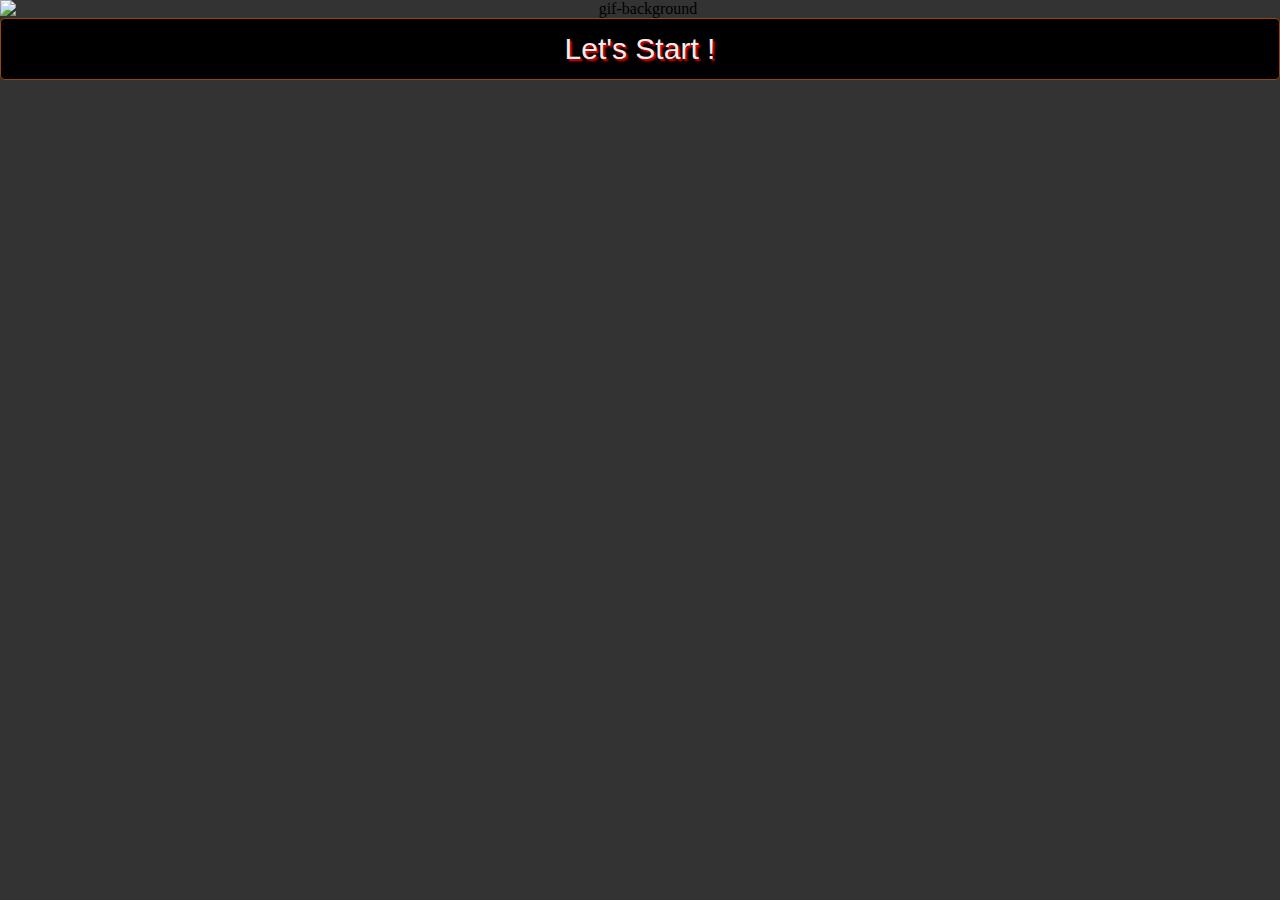
==== index.html @ e206d810 "Criação dos arquivos" ====
<!DOCTYPE html>
<html lang="en">
<head>
    <meta charset="UTF-8">
    <meta http-equiv="X-UA-Compatible" content="IE=edge">
    <meta name="viewport" content="width=device-width, initial-scale=1.0">
    <title>RPG LoR</title>
    <script src="./index.js"></script>
    <script src="./anao.js"></script>
    <script src="./elfo.js"></script>
    <script src="./fimdejogo.js"></script>
    <script src="./humano.js"></script>
    <link rel="stylesheet" href="./style.css">
</head>
<body>
    <div id="container-imagem"> 

        <img src="gif-ring.gif" alt="gif-background" />
        <button onclick="start()">Let's Start !</button>
    
    </div>
</body>
</html>
---- style.css ----
body {
    margin: 0;
    background-color: #333;
}

button {
    color: #eee;
    background-color: black;
    padding: 1%;
    border: 1px solid rgb(155, 70, 0);
    border-radius: 5px;
    font-size: 30px;
    text-shadow: 2px 2px 2px red;
    text-align: center;
    cursor: pointer;
}

button:hover {
    transform: scale(0.8);
    background-color: #333;
    color: rgb(155, 70, 0);
    border: 1px #eee solid;
    transition: all 100ms;
}

#container-imagem {
    border: #eee;
    display: flex;
    position: relative;
    text-align: center;
    height: 100vh;
    width: 100vw;
    flex-direction: column;
    align-items: stretch;
}

/*#container-imagem button{
    color: #eee;
    background-color: black;
    padding: 1%;
    border: 1px solid rgb(155, 70, 0);
    border-radius: 5px;
    font-size: 30px;
    text-shadow: 2px 2px 2px red;
    text-align: center;
    cursor: pointer;
    transition: 1s;
}*/
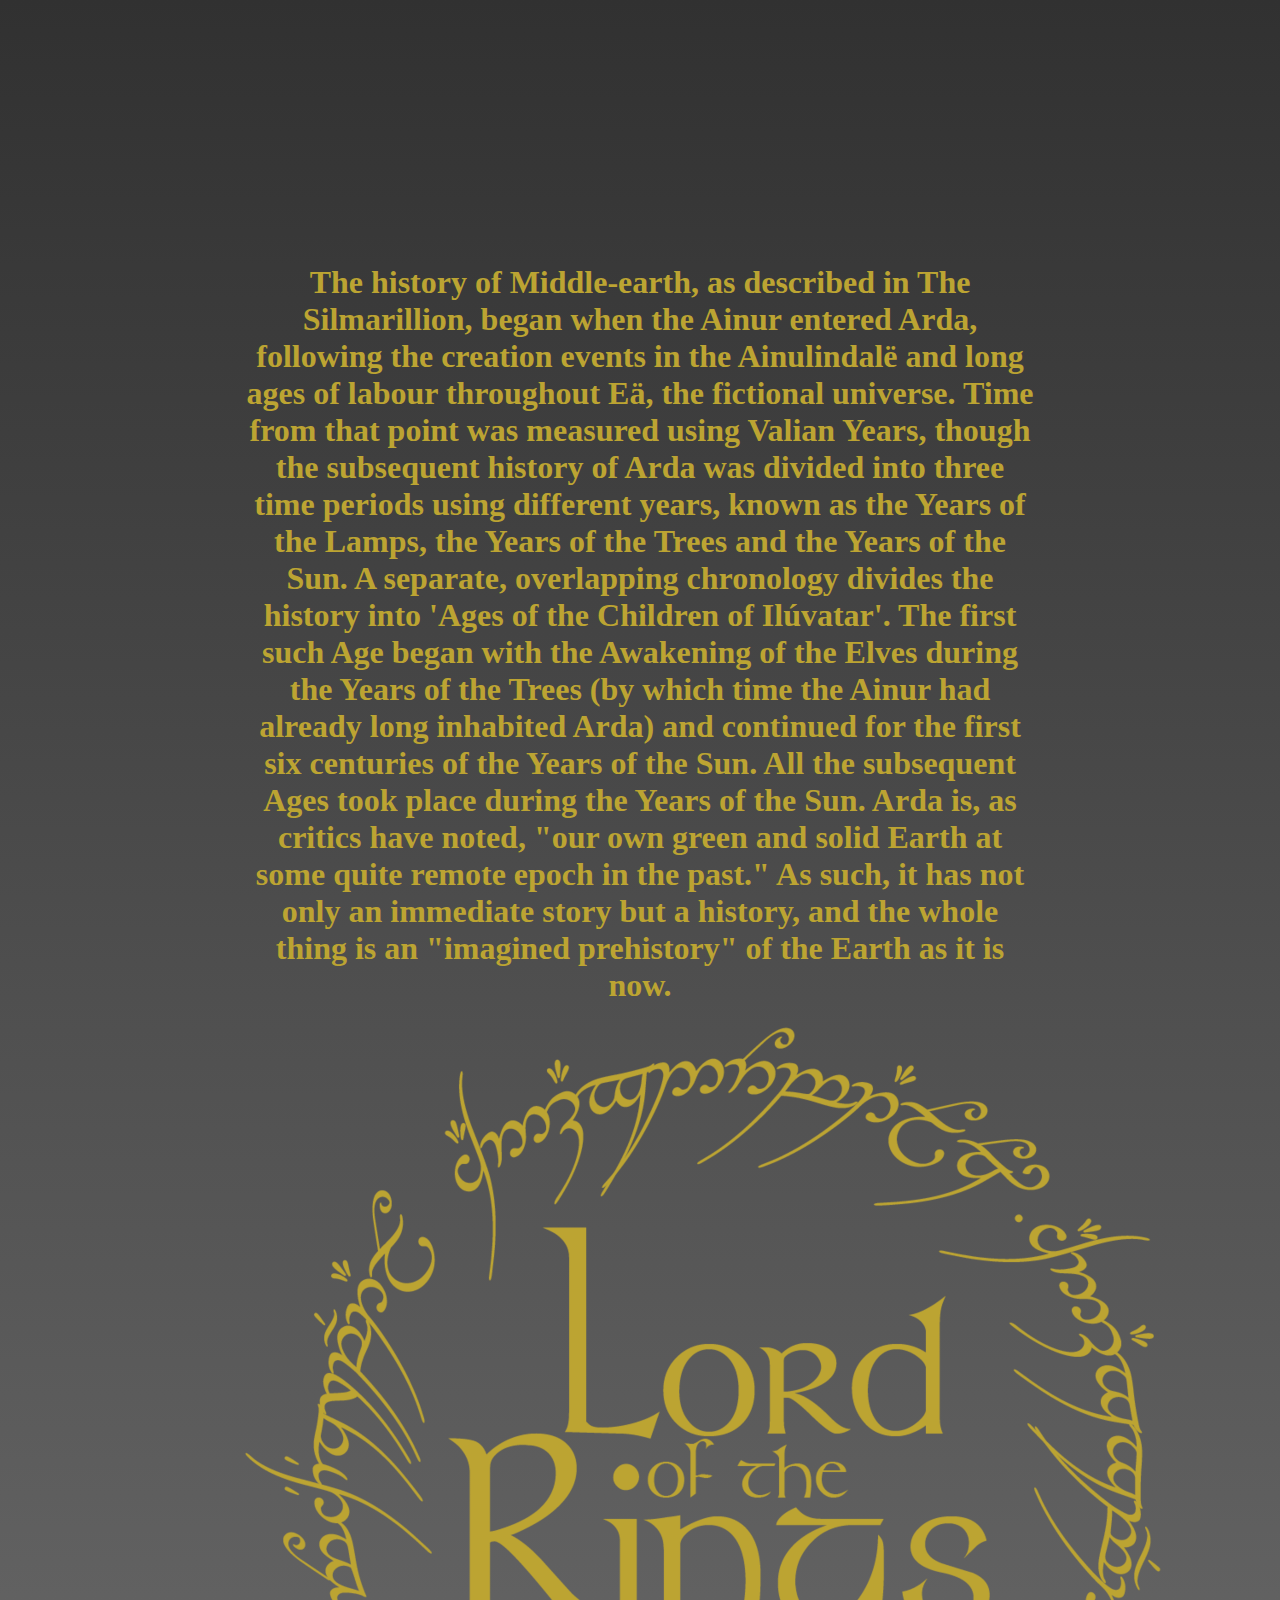
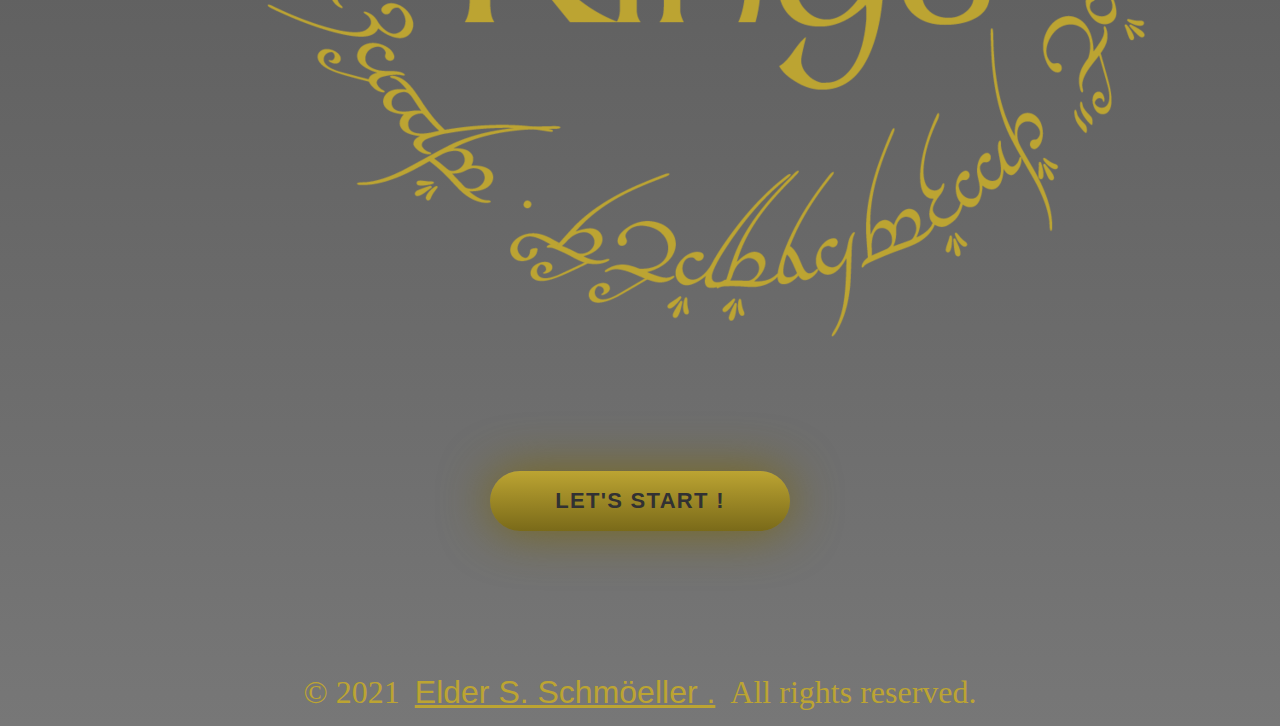
==== commit 10743afb: "novas imagens e paths dos personagens" ====
--- a/index.html
+++ b/index.html
@@ -1,23 +1,57 @@
 <!DOCTYPE html>
 <html lang="en">
+
 <head>
     <meta charset="UTF-8">
     <meta http-equiv="X-UA-Compatible" content="IE=edge">
     <meta name="viewport" content="width=device-width, initial-scale=1.0">
     <title>RPG LoR</title>
-    <script src="./index.js"></script>
-    <script src="./anao.js"></script>
-    <script src="./elfo.js"></script>
-    <script src="./fimdejogo.js"></script>
-    <script src="./humano.js"></script>
+    <script src="./js/index.js"></script>
+    <script src="./js/dwarf.js"></script>
+    <script src="./js/elfo.js"></script>
+    <script src="./js/humano.js"></script>
+    <script src="./js/fimdejogo.js"></script>
     <link rel="stylesheet" href="./style.css">
+    <link rel="preconnect" href="https://fonts.googleapis.com">
+    <link rel="preconnect" href="https://fonts.gstatic.com" crossorigin>
 </head>
-<body>
-    <div id="container-imagem"> 
 
-        <img src="gif-ring.gif" alt="gif-background" />
-        <button onclick="start()">Let's Start !</button>
+<body>  
+    <main>   
+        <div class="container-imagem">
+            <div>
+                <h1>
+                    The history of Middle-earth, as described in The Silmarillion, began when the Ainur entered Arda, following
+                    the creation events in the Ainulindalë and long ages of labour throughout Eä, the fictional universe. Time
+                    from that point was measured using Valian Years, though the subsequent history of Arda was divided into
+                    three time periods using different years, known as the Years of the Lamps, the Years of the Trees and the
+                    Years of the Sun. A separate, overlapping chronology divides the history into 'Ages of the Children of
+                    Ilúvatar'. The first such Age began with the Awakening of the Elves during the Years of the Trees (by which
+                    time the Ainur had already long inhabited Arda) and continued for the first six centuries of the Years of
+                    the Sun. All the subsequent Ages took place during the Years of the Sun.
+            
+                    Arda is, as critics have noted, "our own green and solid Earth at some quite remote epoch in the past." As
+                    such, it has not only an immediate story but a history, and the whole thing is an "imagined prehistory" of
+                    the Earth as it is now.
+                </h1>
+            </div>
+            
+            <img src="./assets/Logo-LoR.png" alt="Logo-LoR" />
+
+            <div class="wrap">
+
+                <button class="button" onclick="start()">Let's Start !</button>
+
+            </div>
+        </div>
+    </main>
     
+
+    <div>
+        <footer class="footer">
+            © 2021<a href="https://www.linkedin.com/in/elderschmoeller/">Elder S. Schmöeller .</a>All rights reserved.
+        </footer>
     </div>
 </body>
+
 </html>--- a/style.css
+++ b/style.css
@@ -1,48 +1,116 @@
+
+@keyframes ring {
+  0% {
+    width: 30px;
+    height: 30px;
+    opacity: 1;
+  }
+  100% {
+    width: 300px;
+    height: 300px;
+    opacity: 0;
+  }
+}
 body {
-    margin: 0;
-    background-color: #333;
+  margin: 0;
+  background: linear-gradient(180deg,  #313131 0%,  #777777 100%);
 }
 
-button {
-    color: #eee;
-    background-color: black;
-    padding: 1%;
-    border: 1px solid rgb(155, 70, 0);
-    border-radius: 5px;
-    font-size: 30px;
-    text-shadow: 2px 2px 2px red;
-    text-align: center;
-    cursor: pointer;
+h1 {
+  color: #bca432;
+  font-family: 'Tangerine', cursive;
 }
 
-button:hover {
-    transform: scale(0.8);
-    background-color: #333;
-    color: rgb(155, 70, 0);
-    border: 1px #eee solid;
-    transition: all 100ms;
+.container-imagem {
+  text-align: center;
+  padding: 27vh;
+  
 }
 
-#container-imagem {
-    border: #eee;
-    display: flex;
-    position: relative;
-    text-align: center;
-    height: 100vh;
-    width: 100vw;
-    flex-direction: column;
-    align-items: stretch;
+.wrap {
+  height: 100%;
+  display: flex;
+  align-items: center;
+  justify-content: center;
 }
 
-/*#container-imagem button{
-    color: #eee;
-    background-color: black;
-    padding: 1%;
-    border: 1px solid rgb(155, 70, 0);
-    border-radius: 5px;
-    font-size: 30px;
-    text-shadow: 2px 2px 2px red;
-    text-align: center;
-    cursor: pointer;
-    transition: 1s;
-}*/
+.button {
+  min-width: 300px;
+  min-height: 60px;
+  font-family: 'Nunito', sans-serif;
+  font-size: 22px;
+  text-transform: uppercase;
+  letter-spacing: 1.3px;
+  font-weight: 700;
+  color: #313133;
+  background: linear-gradient(180deg,  #bca432 0%,  #7a6a19 100%);
+  border: none;
+  border-radius: 1000px;
+  box-shadow: 0px 0px 50px  #79691a;
+  transition: all 0.3s ease-in-out 0s;
+  cursor: pointer;
+  outline: none;
+  position: relative;
+  padding: 10px;
+  top: 130px;
+}
+  
+button::before {
+  content: '';
+  border-radius: 1000px;
+  min-width: calc(300px + 12px);
+  min-height: calc(60px + 12px);
+  border: 6px solid  #bca432;
+  box-shadow: 0 0 60px  #bca432;
+  position: absolute;
+  top: 50%;
+  left: 50%;
+  transform: translate(-50%, -50%);
+  opacity: 0;
+  transition: all .3s ease-in-out 0s;
+  }
+  
+.button:hover, .button:focus {
+  color: #313133;
+  transform: translateY(-6px);
+}
+
+button:hover::before, button:focus::before {
+  opacity: 1;
+}
+
+button::after {
+  content: '';
+  width: 30px; height: 30px;
+  border-radius: 100%;
+  border: 6px solid #bca432;
+  position: absolute;
+  z-index: -1;
+  top: 50%;
+  left: 50%;
+  transform: translate(-50%, -50%);
+  animation: ring 1.5s infinite;
+}
+
+button:hover::after, button:focus::after {
+  animation: none;
+  display: none;
+}
+
+.footer {
+  margin-top: 15px;
+  padding: 15px;
+  color:  #bca432;
+  text-align: center;
+  font-family: 'Tangerine', cursive;
+  font-size: 32px;
+}
+
+.footer a {
+  margin-top: 15px;
+  padding: 15px;
+  color:  #bca432;
+  text-align: center;
+  font-family: 'Montserrat Alternates', sans-serif;
+}
+
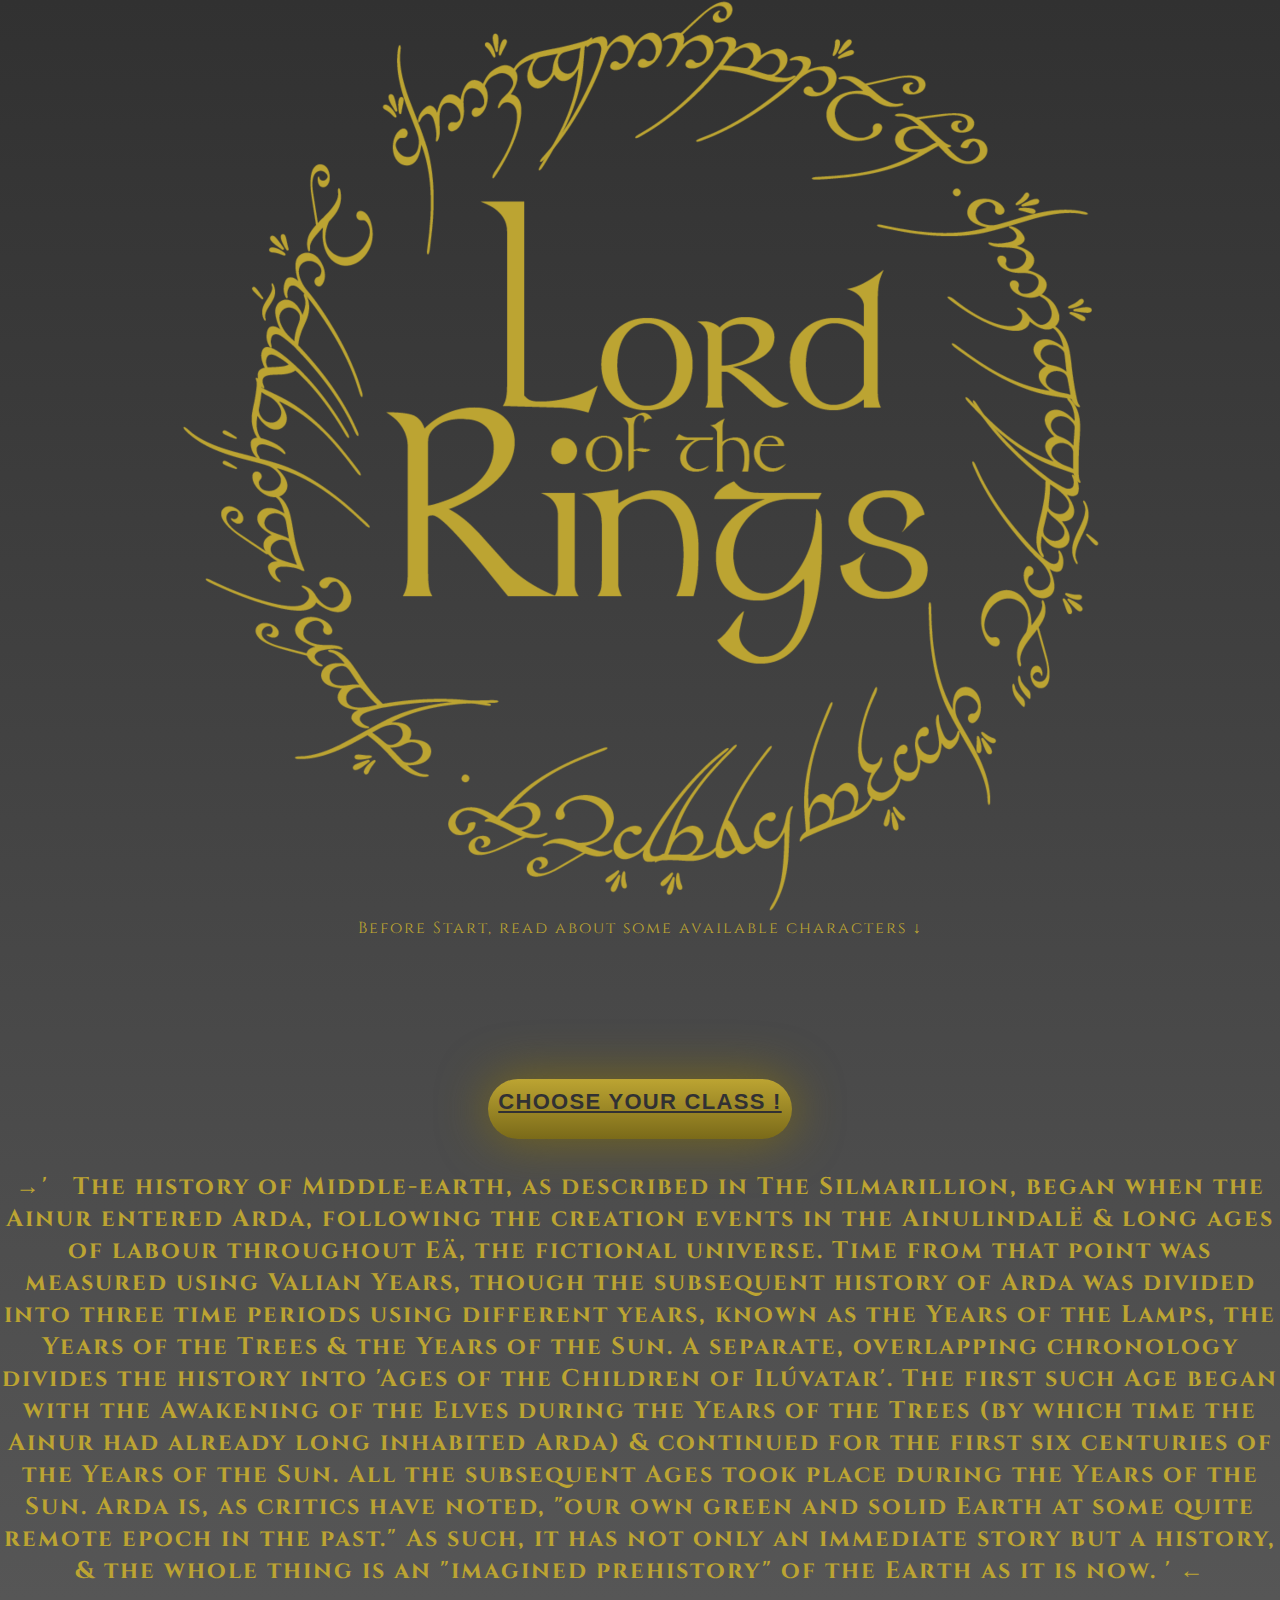
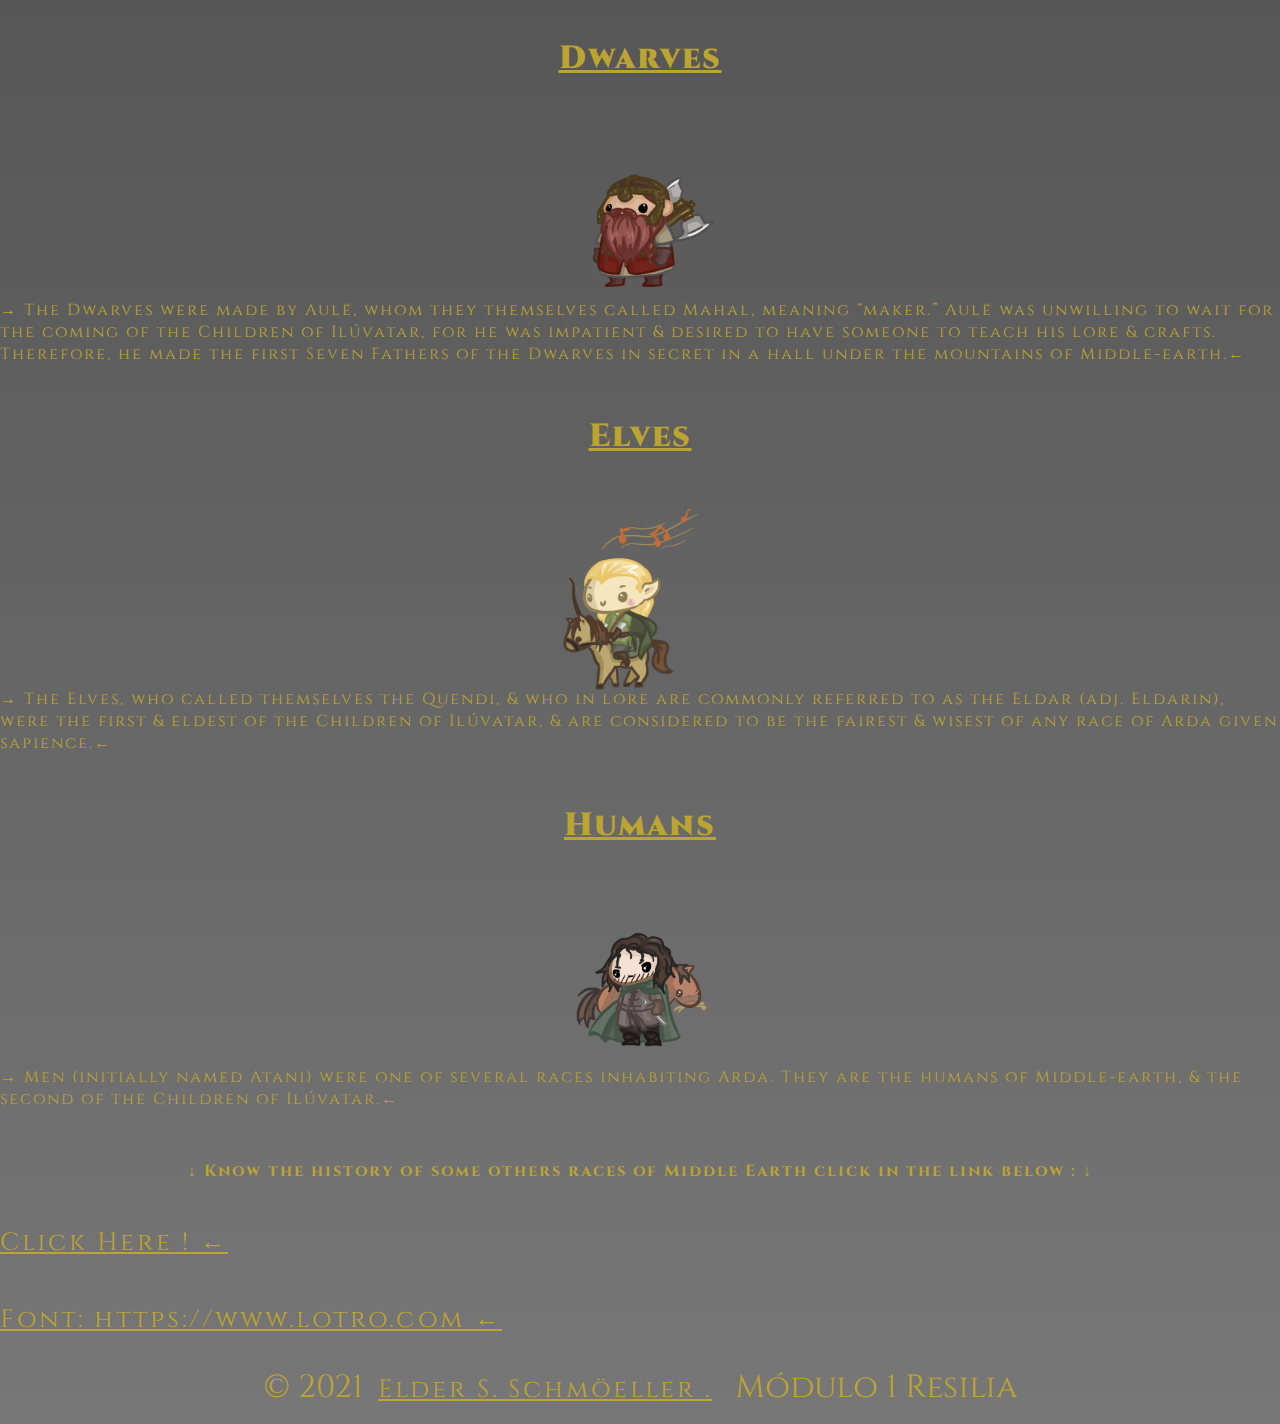
==== commit add08953: "Organização dos caminhos em arquivos diferentes" ====
--- a/index.html
+++ b/index.html
@@ -6,52 +6,134 @@
     <meta http-equiv="X-UA-Compatible" content="IE=edge">
     <meta name="viewport" content="width=device-width, initial-scale=1.0">
     <title>RPG LoR</title>
+    <script src="./js/caminhoB2C1.js"></script>
+    <script src="./js/caminhoB1.js"></script>
+    <script src="./js/caminhoC.js"></script>
+    <script src="./js/caminhoC1.js"></script>
+    <script src="./js/caminhoA.js"></script>
+    <script src="./js/caminhoB.js"></script>
+    <script src="./js/fimdejogo.js"></script>
     <script src="./js/index.js"></script>
-    <script src="./js/dwarf.js"></script>
-    <script src="./js/elfo.js"></script>
-    <script src="./js/humano.js"></script>
-    <script src="./js/fimdejogo.js"></script>
     <link rel="stylesheet" href="./style.css">
     <link rel="preconnect" href="https://fonts.googleapis.com">
     <link rel="preconnect" href="https://fonts.gstatic.com" crossorigin>
+    <link rel="preconnect" href="https://fonts.googleapis.com">
+    <link rel="preconnect" href="https://fonts.gstatic.com" crossorigin>
+    <link href="https://fonts.googleapis.com/css2?family=Cinzel&display=swap" rel="stylesheet"> 
 </head>
 
 <body>  
-    <main>   
-        <div class="container-imagem">
+
+    
+    <main>  
+
+        <div id="core" class="container-imagem">
+
+            <img src="./assets/Logo-LoR.png" alt="Logo-LoR" />
+            <p> Before Start, read about some available characters ↓ </p>
             <div>
-                <h1>
-                    The history of Middle-earth, as described in The Silmarillion, began when the Ainur entered Arda, following
-                    the creation events in the Ainulindalë and long ages of labour throughout Eä, the fictional universe. Time
+ 
+                <div class="wrap">
+
+                   <!-- <button target="_blank" class="button" onclick="start()">Choose your Class !</button> -->
+
+                    <a id="iniciar" href="./personagens.html">Choose your class !</a>
+
+                </div>
+
+                <br>
+                
+                <h2>
+                     →'   The history of Middle-earth, as described in The Silmarillion, began when the Ainur entered Arda, following
+                    the creation events in the Ainulindalë & long ages of labour throughout Eä, the fictional universe. Time
                     from that point was measured using Valian Years, though the subsequent history of Arda was divided into
-                    three time periods using different years, known as the Years of the Lamps, the Years of the Trees and the
+                    three time periods using different years, known as the Years of the Lamps, the Years of the Trees & the
                     Years of the Sun. A separate, overlapping chronology divides the history into 'Ages of the Children of
                     Ilúvatar'. The first such Age began with the Awakening of the Elves during the Years of the Trees (by which
-                    time the Ainur had already long inhabited Arda) and continued for the first six centuries of the Years of
+                    time the Ainur had already long inhabited Arda) & continued for the first six centuries of the Years of
                     the Sun. All the subsequent Ages took place during the Years of the Sun.
             
                     Arda is, as critics have noted, "our own green and solid Earth at some quite remote epoch in the past." As
-                    such, it has not only an immediate story but a history, and the whole thing is an "imagined prehistory" of
-                    the Earth as it is now.
-                </h1>
+                    such, it has not only an immediate story but a history, & the whole thing is an "imagined prehistory" of
+                    the Earth as it is now. ' ←
+                </h2>
+
+                <section id="container">
+                    <div id="chars">
+                        <div id="char-select">
+                    
+                            <h1><strong><u>Dwarves</u></strong></h1>                          
+                            <div id="image-char">          
+            
+                                <img src="../assets/dwarf-1.png" alt="Dwarf-LoR"></main>           
+                            </div>
+                            <p>
+                               → The Dwarves were made by Aulë, whom they themselves called Mahal, meaning “maker.” Aulë was unwilling
+                                to
+                                wait for the coming of the Children of Ilúvatar, for he was impatient & desired to have someone to
+                                teach his lore & crafts. Therefore, he made the first Seven Fathers of the Dwarves in secret in a
+                                hall
+                                under the mountains of Middle-earth.←
+                            </p>          
+                        </div>
+            
+                        <div id="char-select">                           
+            
+                            <h1><strong><u>Elves</u></strong></h1>           
+                            <div id="image-char">           
+                                <a target="_blank" href=""></a>
+            
+                                <img src="../assets/elf-1.png" alt="Elf-LoR"></main>            
+                            </div>
+                            <p>
+                               → The Elves, who called themselves the Quendi, & who in lore are commonly referred to as the Eldar
+                                (adj.
+                                Eldarin), were the first & eldest of the Children of Ilúvatar, & are considered to be the
+                                fairest
+                                & wisest of any race of Arda given sapience.←
+                            </p>
+            
+                        </div>
+            
+                        <div id="char-select">
+            
+                            <h1><strong><u>Humans</u></strong></h1>           
+                            <div id="image-char">           
+                                <a target="_blank" href=""></a>
+            
+                                <img src="../assets/human-1.png" alt="Human-LoR"></main>           
+                            </div>
+                            <p>
+                               → Men (initially named Atani) were one of several races inhabiting Arda. They are the humans of
+                                Middle-earth, & the second of the Children of Ilúvatar.←
+                            </p>           
+                        </div>
+            
+                    </div>
+            
+                </section>
+
+                    <h4>↓ Know the history of some others races of Middle Earth click in the link below : ↓</h4>
+
+                    <br><br>
+
+                    <a target="_blank" href="https://www.lotro.com/en/game/articles/races-and-classes">Click Here !  ←</a>
+
+                    <br><br><br>
+
+                    <a target="_blank" href="https://www.lotro.com/en">Font: https://www.lotro.com  ←</a>
+                
             </div>
-            
-            <img src="./assets/Logo-LoR.png" alt="Logo-LoR" />
 
-            <div class="wrap">
+        </div>
 
-                <button class="button" onclick="start()">Let's Start !</button>
+    </main>
 
-            </div>
+        <div>    
+            <footer class="footer">
+                © 2021<a href="https://www.linkedin.com/in/elderschmoeller/">Elder S. Schmöeller .</a> Módulo 1 Resilia
+            </footer>
         </div>
-    </main>
-    
-
-    <div>
-        <footer class="footer">
-            © 2021<a href="https://www.linkedin.com/in/elderschmoeller/">Elder S. Schmöeller .</a>All rights reserved.
-        </footer>
-    </div>
 </body>
 
 </html>--- a/style.css
+++ b/style.css
@@ -1,4 +1,16 @@
-
+@media only screen and (max-width: 800px) {
+  body {
+    display: flex;
+    flex-direction: column;
+    align-items: center;
+  }
+  .container-imagem {
+    flex-direction: column;
+    align-items: center;
+
+  }
+
+}
 @keyframes ring {
   0% {
     width: 30px;
@@ -11,27 +23,220 @@
     opacity: 0;
   }
 }
+* {
+  margin: 0;
+}
+
 body {
-  margin: 0;
   background: linear-gradient(180deg,  #313131 0%,  #777777 100%);
+  font-family: 'Cinzel', serif;
+}
+
+#titulo-gameover {
+  font-family: 'Cinzel', serif;
 }
 
 h1 {
   color: #bca432;
-  font-family: 'Tangerine', cursive;
+  font-family: 'Cinzel', serif;
+  margin-bottom: 50px;
+  letter-spacing: 2px;
+}
+
+h2 {
+  color: #bca432;
+  font-family: 'Cinzel', serif;
+  padding-top: 100px;
+  margin-bottom: 50px;
+  letter-spacing: 2px;
+}
+
+h4 {
+  color: #bca432;
+  font-family: 'Cinzel', serif;
+  letter-spacing: 2px;
+  text-align: center;
+}
+
+p {
+  color: #bca432;
+  font-family: 'Cinzel', serif;
+  margin-bottom: 50px;
+  letter-spacing: 2px;
+}
+
+a {
+  color: #bca432;
+  font-family: 'Cinzel', serif;
+  font-size: 25px;
+  letter-spacing: 3px;
+  text-align: center;
+}
+
+
+
+a:hover {
+  font-size: 25px;
+  transition: 100ms;
 }
 
 .container-imagem {
-  text-align: center;
-  padding: 27vh;
+  max-height: 100%;
+  max-width: 100%;
+  text-align: center;
+  display: block;
+  padding-bottom: 0px;
+  padding-left: 0px;
+}
+
+
+                         /* Inicio Botão de Start */
+
+
+.wrap {
+  display: flex;
+  justify-content: center;
+  text-align: center;
+}
+
+#iniciar {
+  min-width: 200px;
+  min-height: 40px;
+  font-family: 'Nunito', sans-serif;
+  font-size: 22px;
+  text-transform: uppercase;
+  letter-spacing: 1.3px;
+  font-weight: 700;
+  color: #313133;
+  background: linear-gradient(180deg,  #bca432 0%,  #7a6a19 100%);
+  border: none;
+  border-radius: 1000px;
+  box-shadow: 0px 0px 50px  #79691a;
+  transition: all 0.3s ease-in-out 0s;
+  cursor: pointer;
+  outline: none;
+  position: relative;
+  padding: 10px;
+  top: 90px;
+}
   
-}
+#iniciar::before {
+  content: '';
+  border-radius: 1000px;
+  min-width: calc(300px + 12px);
+  min-height: calc(60px + 12px);
+  border: 6px solid  #bca432;
+  box-shadow: 0 0 60px  #bca432;
+  position: absolute;
+  top: 50%;
+  left: 50%;
+  transform: translate(-50%, -50%);
+  opacity: 0;
+  transition: all .3s ease-in-out 0s;
+  }
+  
+#iniciar:hover, #iniciar:focus {
+  color: #313133;
+  transform: translateY(-6px);
+}
+
+#iniciar:hover::before, #iniciar:focus::before {
+  opacity: 1;
+}
+
+#iniciar::after {
+  content: '';
+  width: 30px; height: 30px;
+  border-radius: 100%;
+  border: 6px solid #bca432;
+  position: absolute;
+  z-index: -1;
+  top: 50%;
+  left: 50%;
+  transform: translate(-50%, -50%);
+  animation: ring 1.5s infinite;
+}
+
+#iniciar:hover::after, #iniciar:focus::after {
+  animation: none;
+  display: none;
+}
+                            /* Final botão de Start*/
+
+                            /* Inicio rodapé*/
+.footer {
+  margin-top: 15px;
+  padding: 15px;
+  color:  #bca432;
+  text-align: center;
+  font-family: 'Cinzel', serif;
+  font-size: 32px;
+}
+
+.footer a {
+  margin-top: 15px;
+  padding: 15px;
+  color:  #bca432;
+  text-align: center;
+  font-family: 'Cinzel', serif;
+}
+                              /*Final rodapé*/
+                              /*Personagens*/
+
+
+#char-select {
+    display: flex;
+    flex-direction: column;
+    font-family: sans-serif;
+    align-items: center;
+}
+
+
+#image-char {
+    display: flex;
+    max-width: 169px;
+    max-height: 180px;
+    width: auto;
+    height: auto;
+    flex-wrap: nowrap;
+    flex-direction: column;
+    justify-content: center;
+}
+
+#image-char:hover {
+    cursor: pointer;
+}
+
+
+@media only screen and (max-width: 500px) {
+    .imagem-principal {
+        width: 100%;
+    }
+
+    #char-select {
+        display: flex;
+        width: 100%;
+        flex-direction: column;
+    }
+
+    #image-char {
+        content: "";
+        display: table;
+        clear: both;
+    }
+
+    .footer {
+        display: flex;
+    }
+  }
+                           /* Inicio Botão de confirmar personagem */
+
 
 .wrap {
   height: 100%;
   display: flex;
-  align-items: center;
   justify-content: center;
+  text-align: center;
 }
 
 .button {
@@ -52,10 +257,10 @@
   outline: none;
   position: relative;
   padding: 10px;
-  top: 130px;
+  top: 90px;
 }
   
-button::before {
+.button::before {
   content: '';
   border-radius: 1000px;
   min-width: calc(300px + 12px);
@@ -75,11 +280,11 @@
   transform: translateY(-6px);
 }
 
-button:hover::before, button:focus::before {
+.button:hover::before, .button:focus::before {
   opacity: 1;
 }
 
-button::after {
+.button::after {
   content: '';
   width: 30px; height: 30px;
   border-radius: 100%;
@@ -89,28 +294,11 @@
   top: 50%;
   left: 50%;
   transform: translate(-50%, -50%);
-  animation: ring 1.5s infinite;
-}
-
-button:hover::after, button:focus::after {
+
+}
+
+.button:hover::after, .button:focus::after {
   animation: none;
   display: none;
 }
-
-.footer {
-  margin-top: 15px;
-  padding: 15px;
-  color:  #bca432;
-  text-align: center;
-  font-family: 'Tangerine', cursive;
-  font-size: 32px;
-}
-
-.footer a {
-  margin-top: 15px;
-  padding: 15px;
-  color:  #bca432;
-  text-align: center;
-  font-family: 'Montserrat Alternates', sans-serif;
-}
-
+                            /* Final botão de confirmar personagem*/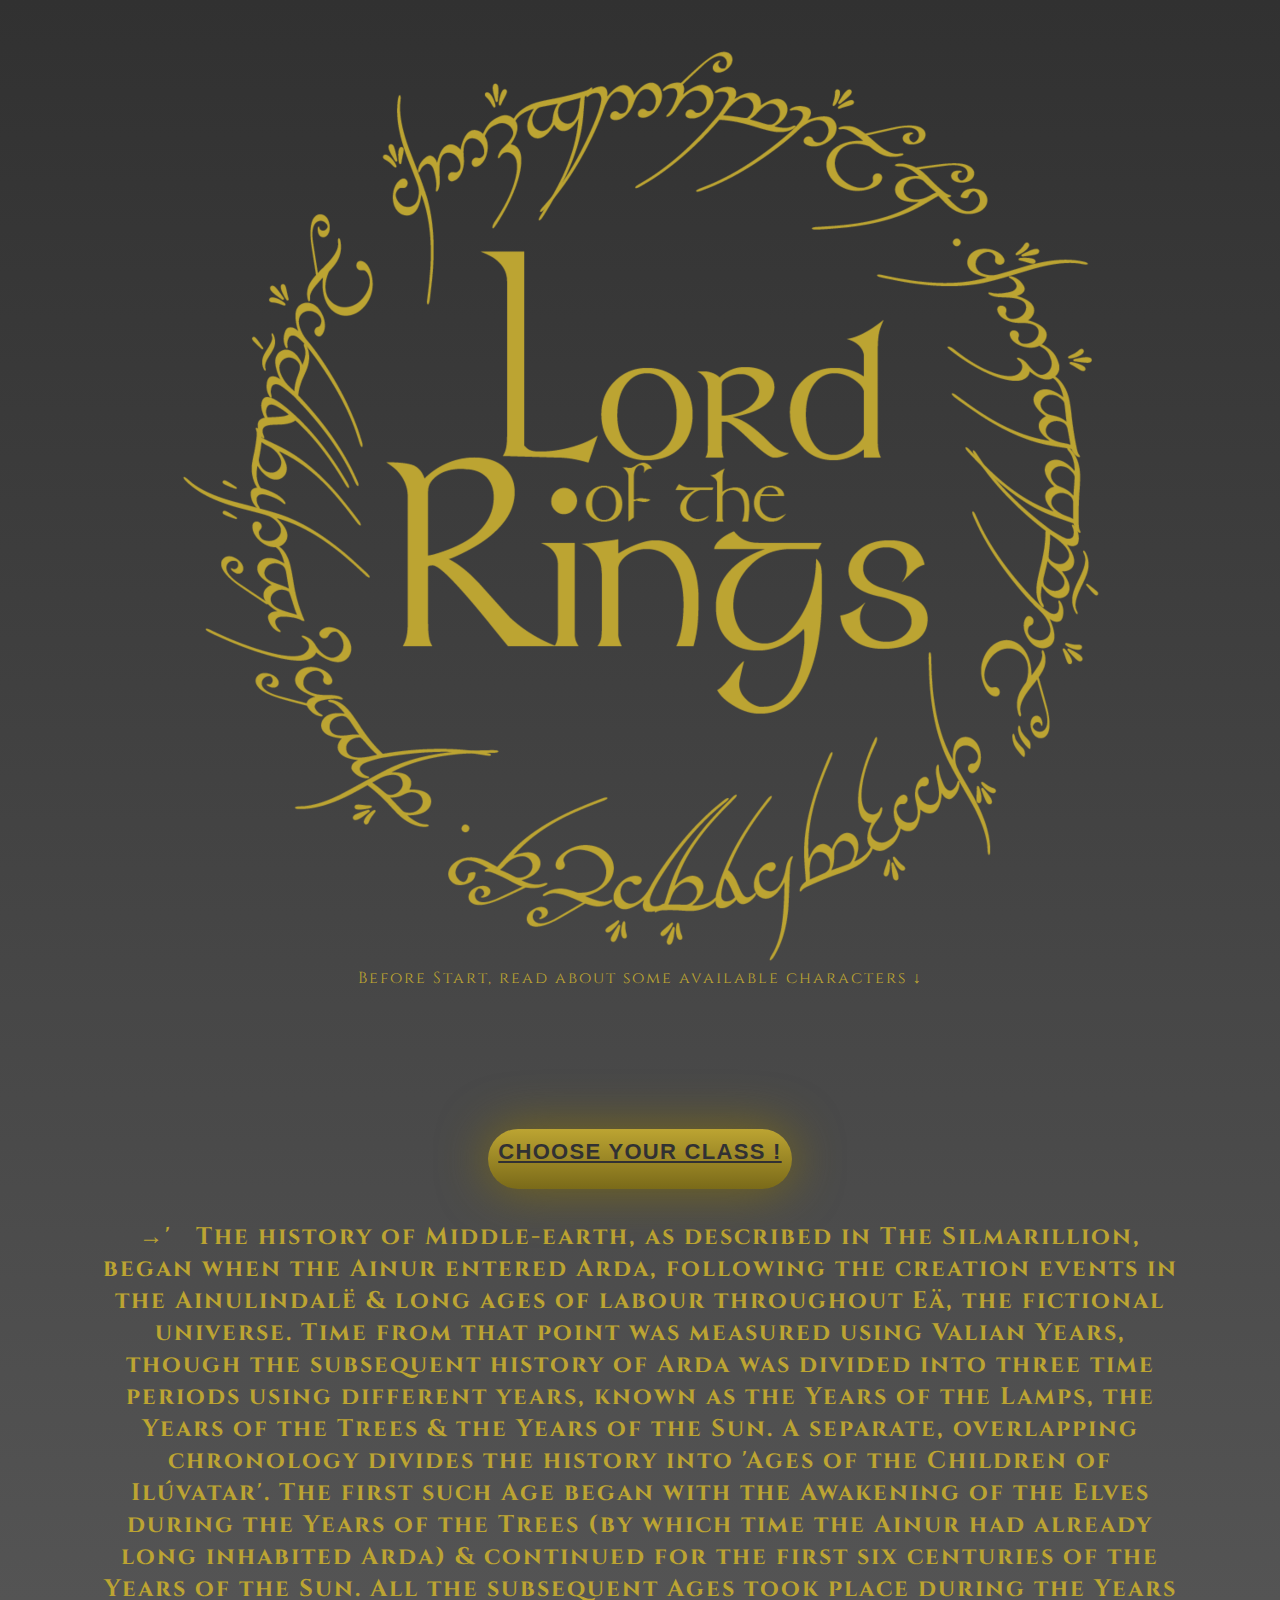
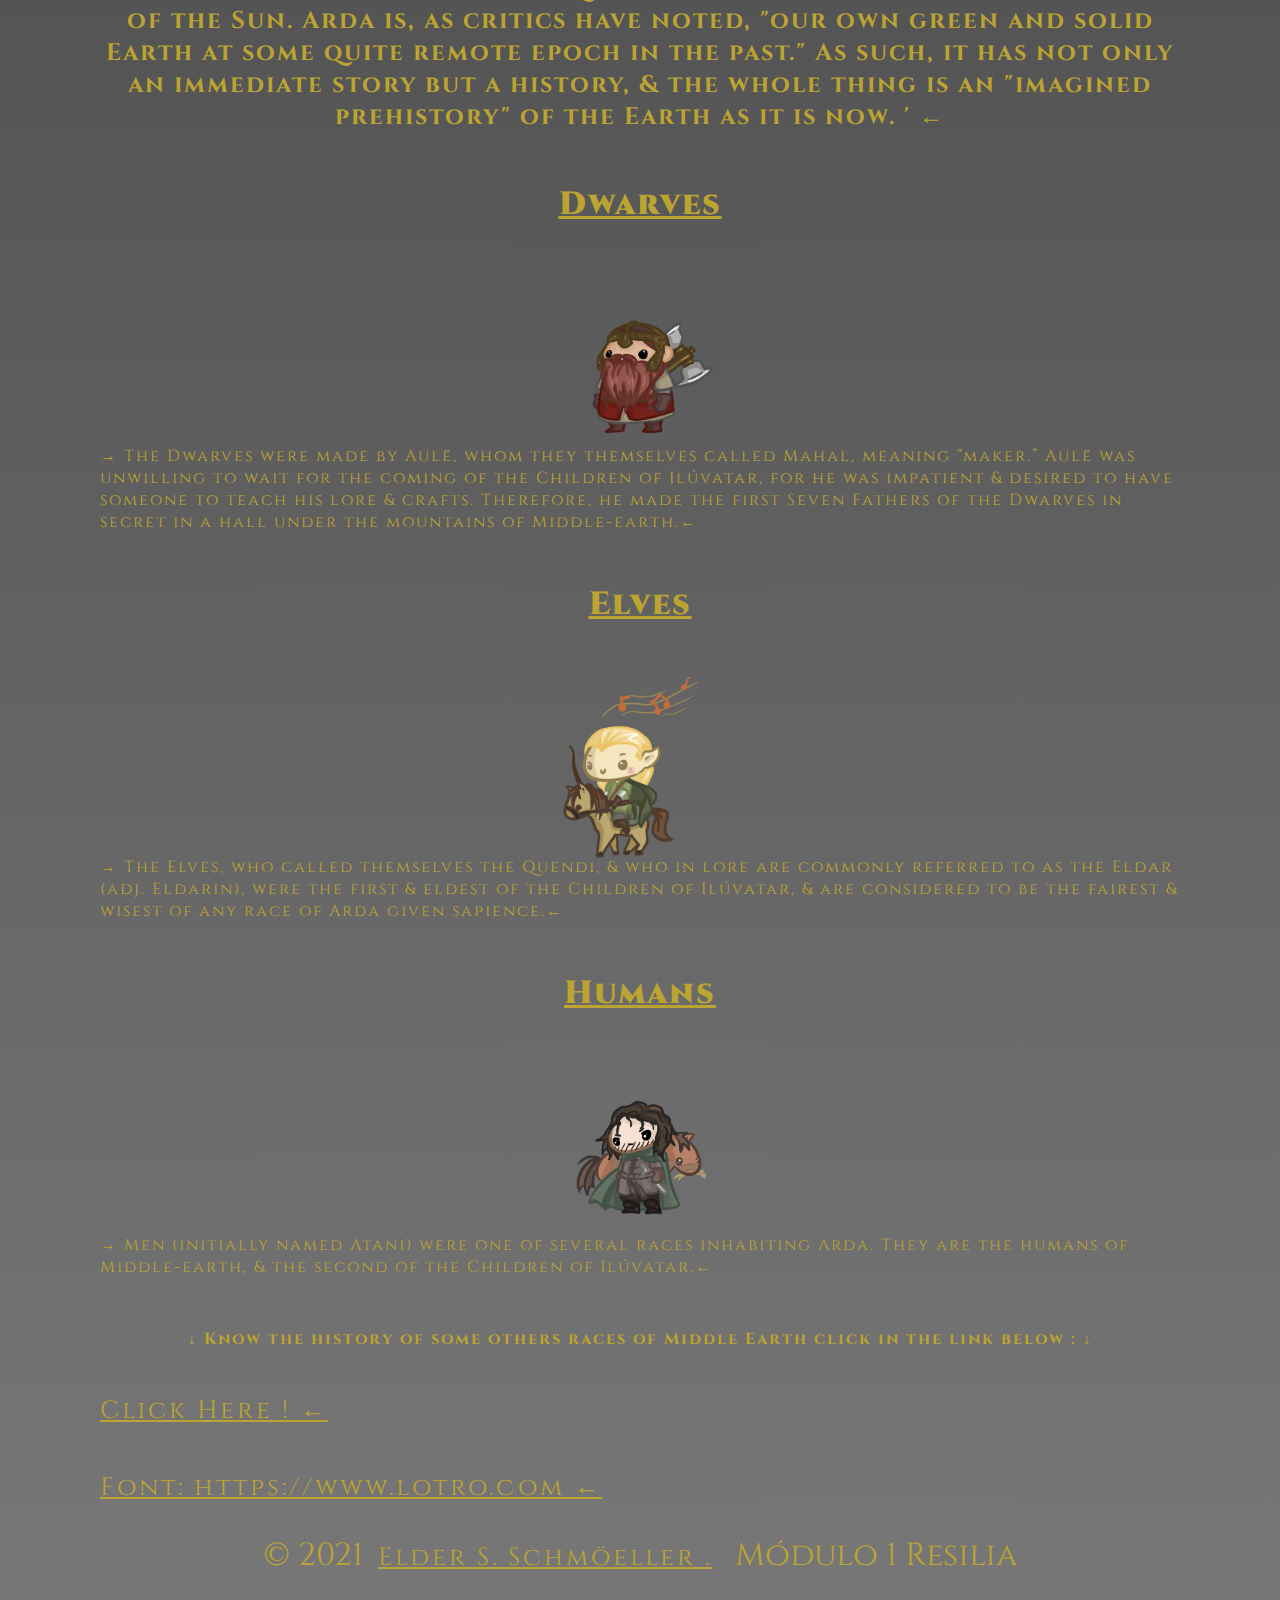
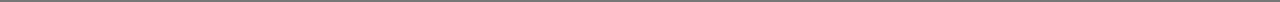
==== commit 6c0d8d6c: "Finalização Projeto RPG Módulo 1 Resilia" ====
--- a/index.html
+++ b/index.html
@@ -6,6 +6,7 @@
     <meta http-equiv="X-UA-Compatible" content="IE=edge">
     <meta name="viewport" content="width=device-width, initial-scale=1.0">
     <title>RPG LoR</title>
+
     <script src="./js/caminhoB2C1.js"></script>
     <script src="./js/caminhoB1.js"></script>
     <script src="./js/caminhoC.js"></script>
@@ -14,12 +15,15 @@
     <script src="./js/caminhoB.js"></script>
     <script src="./js/fimdejogo.js"></script>
     <script src="./js/index.js"></script>
+
     <link rel="stylesheet" href="./style.css">
+
     <link rel="preconnect" href="https://fonts.googleapis.com">
     <link rel="preconnect" href="https://fonts.gstatic.com" crossorigin>
     <link rel="preconnect" href="https://fonts.googleapis.com">
     <link rel="preconnect" href="https://fonts.gstatic.com" crossorigin>
     <link href="https://fonts.googleapis.com/css2?family=Cinzel&display=swap" rel="stylesheet"> 
+    
 </head>
 
 <body>  
--- a/style.css
+++ b/style.css
@@ -6,11 +6,13 @@
   }
   .container-imagem {
     flex-direction: column;
-    align-items: center;
-
-  }
-
-}
+    width: 100%;
+    font-size: 25px;
+    padding: 10px;
+  }
+
+}
+
 @keyframes ring {
   0% {
     width: 30px;
@@ -30,11 +32,14 @@
 body {
   background: linear-gradient(180deg,  #313131 0%,  #777777 100%);
   font-family: 'Cinzel', serif;
+  margin: 50px 100px 10px 100px;
 }
 
 #titulo-gameover {
   font-family: 'Cinzel', serif;
 }
+
+
 
 h1 {
   color: #bca432;
@@ -42,7 +47,10 @@
   margin-bottom: 50px;
   letter-spacing: 2px;
 }
-
+h1::selection {
+  color: #bca432;
+  background-color: #333;
+}
 h2 {
   color: #bca432;
   font-family: 'Cinzel', serif;
@@ -50,13 +58,22 @@
   margin-bottom: 50px;
   letter-spacing: 2px;
 }
-
+h2::selection {
+  color: #bca432;
+  background-color: #333;
+}
 h4 {
   color: #bca432;
   font-family: 'Cinzel', serif;
   letter-spacing: 2px;
   text-align: center;
 }
+h4::selection {
+  color: #bca432;
+  background-color: #333;
+}
+
+
 
 p {
   color: #bca432;
@@ -64,6 +81,12 @@
   margin-bottom: 50px;
   letter-spacing: 2px;
 }
+p::selection {
+  color: #bca432;
+  background-color: #333;
+}
+
+
 
 a {
   color: #bca432;
@@ -72,13 +95,23 @@
   letter-spacing: 3px;
   text-align: center;
 }
-
-
-
+a::selection {
+  color: #bca432;
+  background-color: #333;
+}
 a:hover {
   font-size: 25px;
   transition: 100ms;
 }
+
+
+
+u::selection {
+  color: #bca432;
+  background-color: #333;
+}
+
+
 
 .container-imagem {
   max-height: 100%;
@@ -180,6 +213,11 @@
   text-align: center;
   font-family: 'Cinzel', serif;
 }
+
+.footer::selection {
+  color: #bca432;
+  background-color: #333;
+}
                               /*Final rodapé*/
                               /*Personagens*/
 
@@ -190,8 +228,6 @@
     font-family: sans-serif;
     align-items: center;
 }
-
-
 #image-char {
     display: flex;
     max-width: 169px;
@@ -202,7 +238,6 @@
     flex-direction: column;
     justify-content: center;
 }
-
 #image-char:hover {
     cursor: pointer;
 }
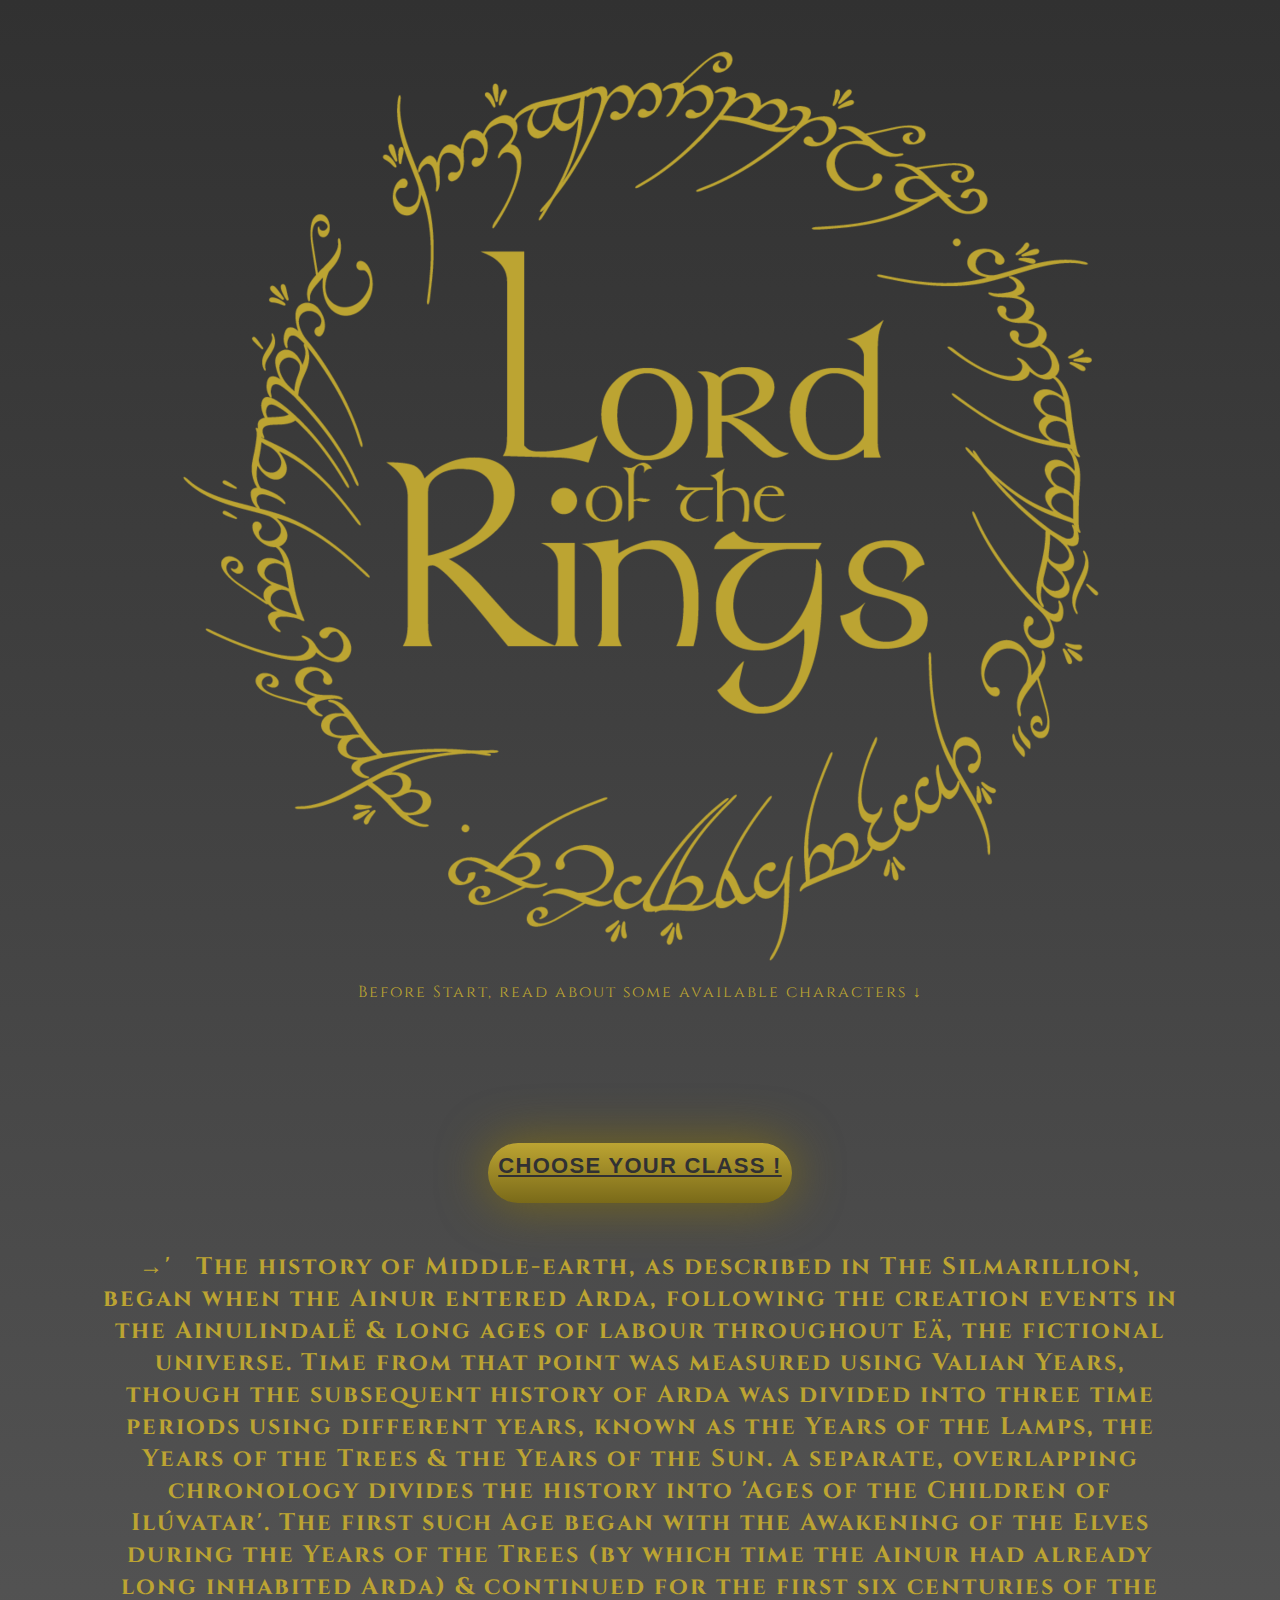
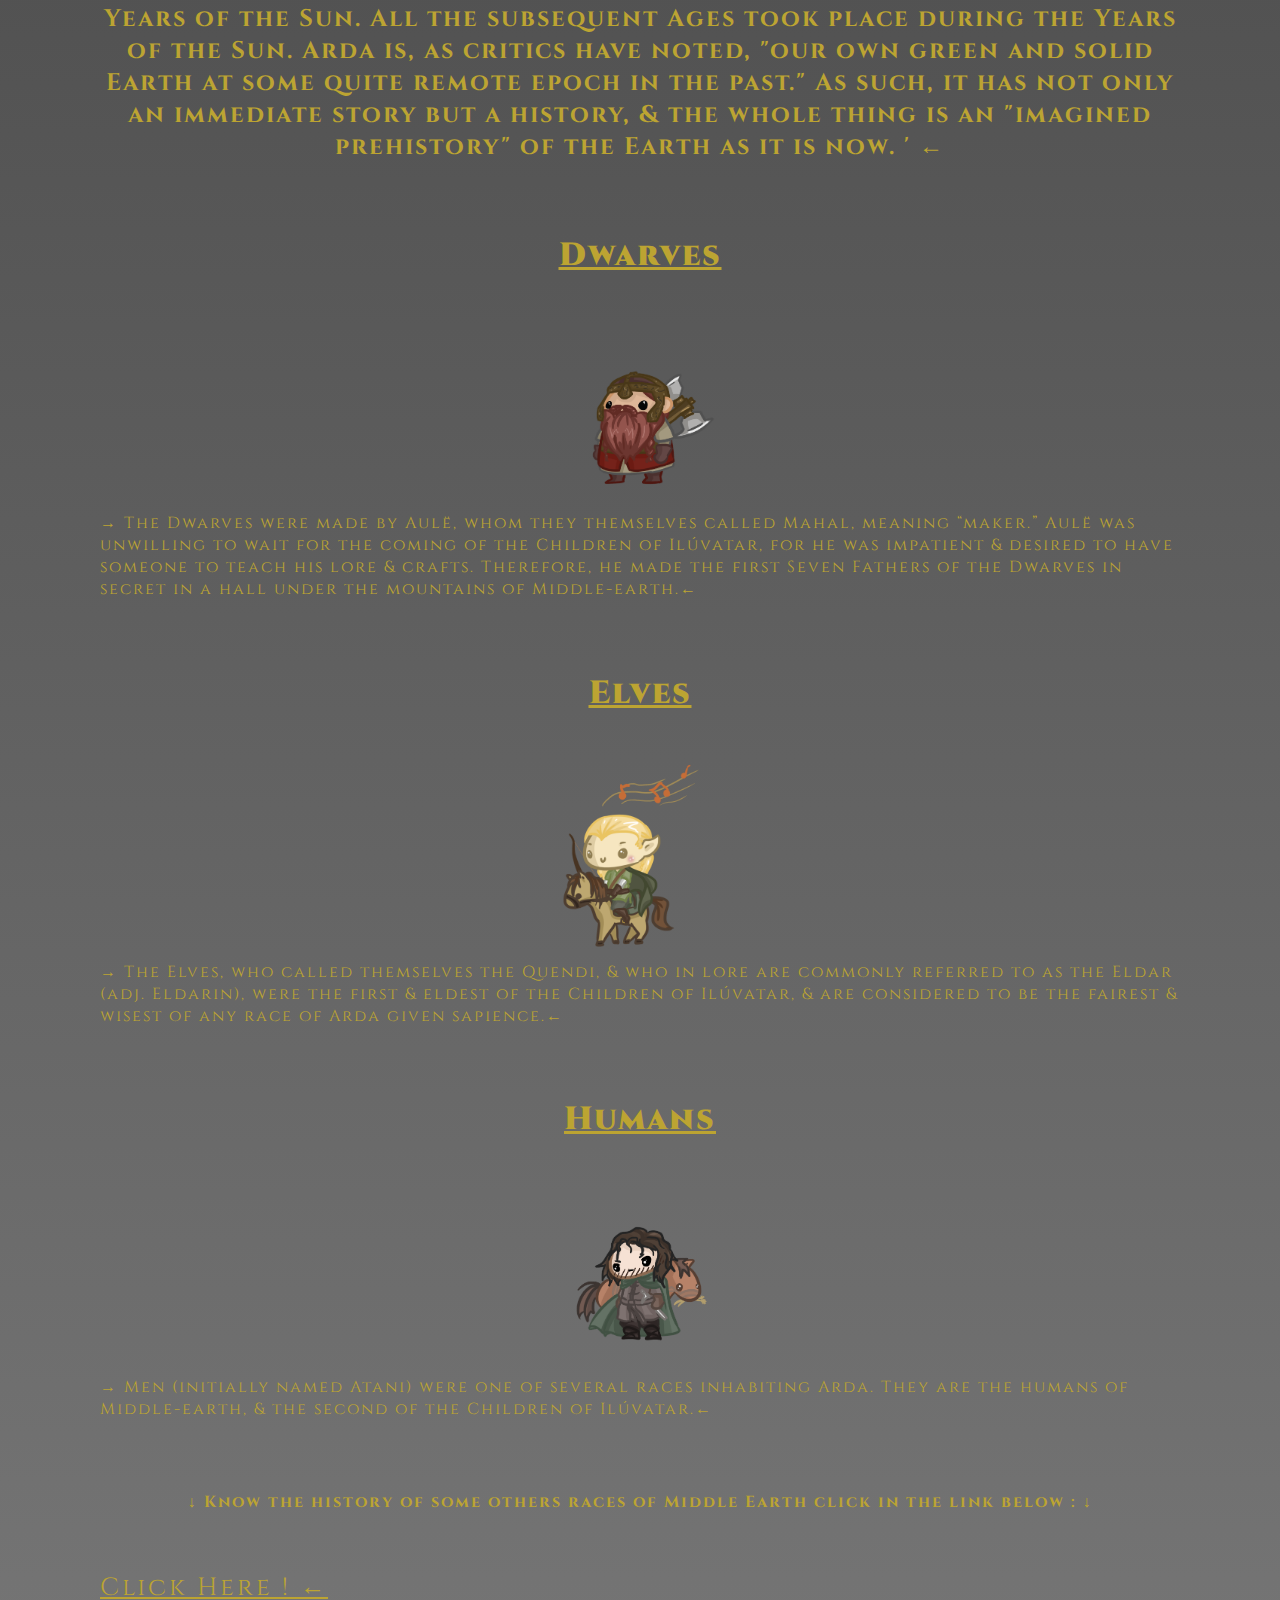
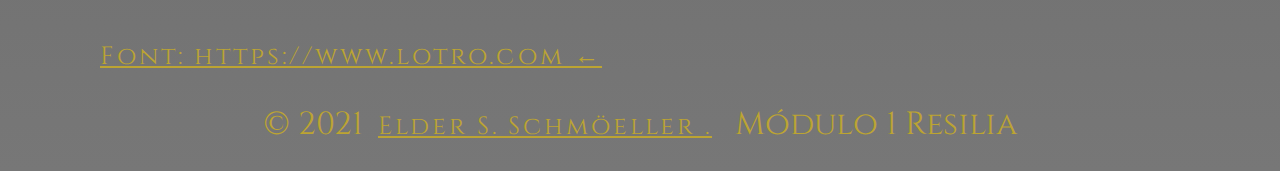
==== commit 90153a23: "Ultima alteração" ====
--- a/index.html
+++ b/index.html
@@ -5,6 +5,7 @@
     <meta charset="UTF-8">
     <meta http-equiv="X-UA-Compatible" content="IE=edge">
     <meta name="viewport" content="width=device-width, initial-scale=1.0">
+
     <title>RPG LoR</title>
 
     <script src="./js/caminhoB2C1.js"></script>
@@ -23,18 +24,20 @@
     <link rel="preconnect" href="https://fonts.googleapis.com">
     <link rel="preconnect" href="https://fonts.gstatic.com" crossorigin>
     <link href="https://fonts.googleapis.com/css2?family=Cinzel&display=swap" rel="stylesheet"> 
-    
+
 </head>
 
 <body>  
 
     
-    <main>  
+    <main class="menu">  
 
         <div id="core" class="container-imagem">
 
             <img src="./assets/Logo-LoR.png" alt="Logo-LoR" />
+
             <p> Before Start, read about some available characters ↓ </p>
+
             <div>
  
                 <div class="wrap">
@@ -66,7 +69,8 @@
                     <div id="chars">
                         <div id="char-select">
                     
-                            <h1><strong><u>Dwarves</u></strong></h1>                          
+                            <h1><strong><u>Dwarves</u></strong></h1>    
+
                             <div id="image-char">          
             
                                 <img src="../assets/dwarf-1.png" alt="Dwarf-LoR"></main>           
@@ -83,7 +87,8 @@
             
                         <div id="char-select">                           
             
-                            <h1><strong><u>Elves</u></strong></h1>           
+                            <h1><strong><u>Elves</u></strong></h1>   
+
                             <div id="image-char">           
                                 <a target="_blank" href=""></a>
             
@@ -101,7 +106,8 @@
             
                         <div id="char-select">
             
-                            <h1><strong><u>Humans</u></strong></h1>           
+                            <h1><strong><u>Humans</u></strong></h1>  
+
                             <div id="image-char">           
                                 <a target="_blank" href=""></a>
             
@@ -138,6 +144,7 @@
                 © 2021<a href="https://www.linkedin.com/in/elderschmoeller/">Elder S. Schmöeller .</a> Módulo 1 Resilia
             </footer>
         </div>
+        
 </body>
 
 </html>--- a/style.css
+++ b/style.css
@@ -1,14 +1,7 @@
-@media only screen and (max-width: 800px) {
-  body {
+@media only screen and (max-device-width: 900px) {
+  .menu {
+    width: 600px;
     display: flex;
-    flex-direction: column;
-    align-items: center;
-  }
-  .container-imagem {
-    flex-direction: column;
-    width: 100%;
-    font-size: 25px;
-    padding: 10px;
   }
 
 }
@@ -25,13 +18,9 @@
     opacity: 0;
   }
 }
-* {
-  margin: 0;
-}
 
 body {
   background: linear-gradient(180deg,  #313131 0%,  #777777 100%);
-  font-family: 'Cinzel', serif;
   margin: 50px 100px 10px 100px;
 }
 
@@ -225,7 +214,6 @@
 #char-select {
     display: flex;
     flex-direction: column;
-    font-family: sans-serif;
     align-items: center;
 }
 #image-char {
